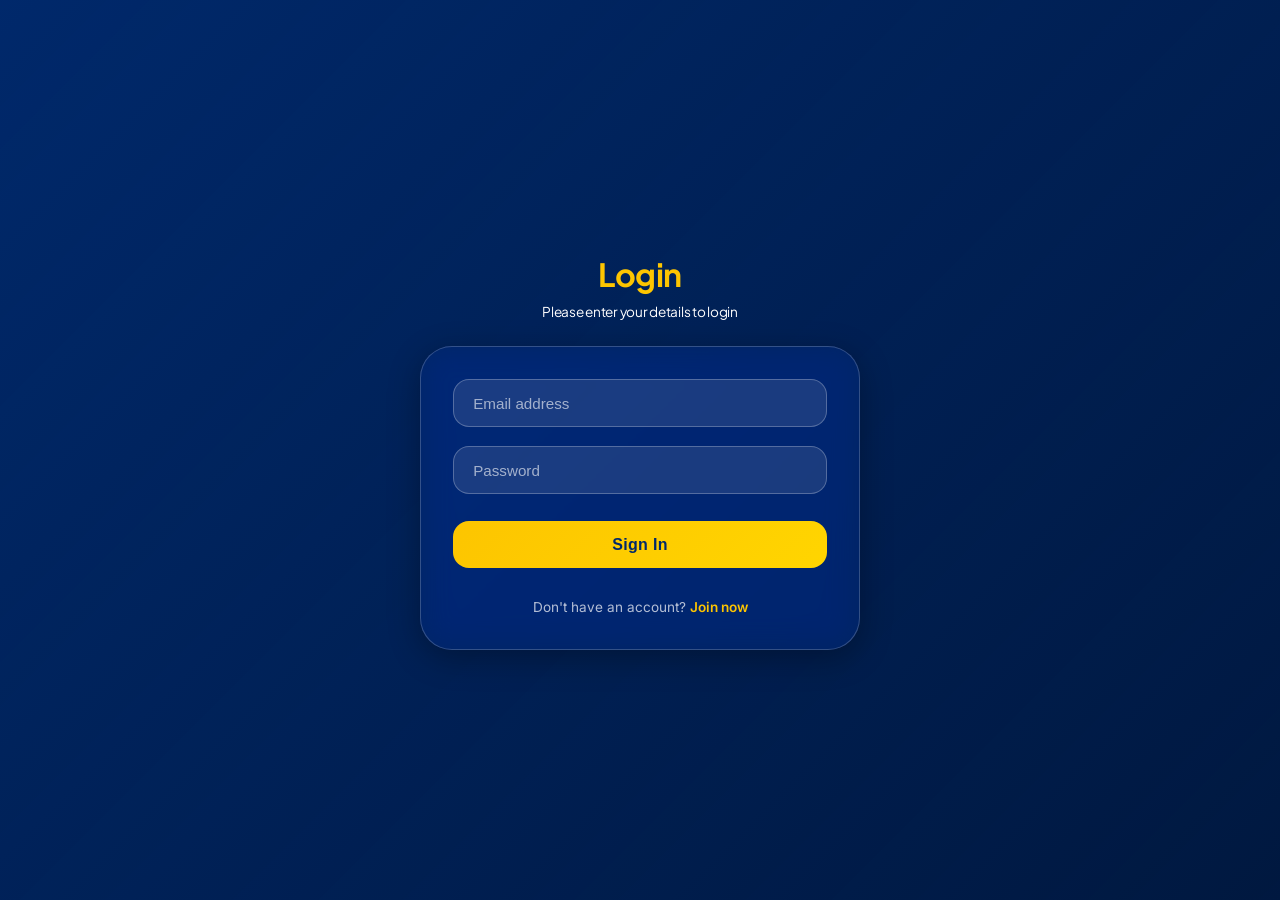
==== client/index.html @ 625e7d4f "Created login page" ====
<!doctype html>
<html lang="en">
  <head>
    <meta charset="UTF-8" />
    <title>Login</title>
    <meta name="viewport" content="width=device-width,initial-scale=1" />
    <meta name="description" content="" />
    <link href="css/style.css" rel="stylesheet">
    <link href="css/login.css" rel="stylesheet">

  </head>

  <body>
    <div class="login-container">
      <div class="login-heading">
        <h1 class="text-center">Login</h1>
        <h2 class="text-center">Please enter your details to login</h2>
      </div>

      <div class="login-card">
        <form class="login-form">
          <input
            type="email"
            id="email"
            placeholder="Email address"
            required
            autocomplete="email"
          />
          <input
            type="password"
            id="password"
            placeholder="Password"
            required
            autocomplete="curr ent-password"
          />
          <button type="submit">Sign In</button>
        </form>

        <div class="login-footer">
          <p>Don't have an account? <a href="register.html">Join now</a></p>
        </div>
      </div>
    </div>
  </body>
</html>
---- client/css/style.css ----
@import 'globals.css';
@import 'cards.css';
@import 'text.css';
@import url('https://fonts.googleapis.com/css2?family=Inter:ital,opsz,wght@0,14..32,100..900;1,14..32,100..900&family=Plus+Jakarta+Sans:ital,wght@0,200..800;1,200..800&display=swap');

body {
    font-family: "Inter", sans-serif;
    font-weight: 400;
    line-height: 1.5;
    min-height: 100vh;
    background-color: var(--blue-dark);
    background-image: url('https://wallpaperaccess.com/full/3390090.jpg');
    background-size: cover;
    background-position: center 30%;
    background-repeat: no-repeat;
    display: flex;
    align-items: center;
    justify-content: center;
    padding: 1rem;
    position: relative;
}

body::before {
    content: '';
    position: fixed;
    top: 0;
    left: 0;
    width: 100%;
    height: 100%;
    background: linear-gradient(135deg, rgba(0, 41, 107, 0.6), rgba(0, 0, 0, 0.4));
    z-index: 0;
}

/* Headings & Hero Titles */
h1,
h2,
h3 {
    font-family: "Plus Jakarta Sans", sans-serif;
    font-weight: 700;
    letter-spacing: -0.02em;
}

img {
  max-width: 100%;
  display: block;
}
---- client/css/login.css ----
* {
  margin: 0;
  padding: 0;
  box-sizing: border-box;
}

.login-container {
  position: relative;
  z-index: 1;
  width: 100%;
  display: flex;
  flex-direction: column;
  align-items: center;
  justify-content: center;
}

.login-heading {
  text-align: center;
  margin-bottom: 1.5rem;
}

.login-heading h1 {
  font-size: 2rem;
  font-weight: 700;
  background: var(--yellow-dark);
  -webkit-background-clip: text;
  background-clip: text;
  color: transparent;
  letter-spacing: -0.5px;
  margin-bottom: 0.25rem;
}

.login-heading h2 {
  font-size: 0.85rem;
  font-weight: normal;
  color: white;
}


.login-card {
  width: 440px;
  background: var(--glass-bg);
  backdrop-filter: blur(16px) saturate(180%);
  -webkit-backdrop-filter: blur(16px) saturate(180%);
  border-radius: 2rem;
  border: 1px solid var(--glass-border);
  box-shadow: var(--shadow-glass);
  padding: 2rem 2rem 2rem 2rem;
  transition: var(--transition-smooth);
}

.login-card:hover {
  transform: translateY(-5px);
  box-shadow: 0 16px 40px rgba(0, 0, 0, 0.4);
}

/* ---------- Form & Inputs ---------- */
.login-form {
  display: flex;
  flex-direction: column;
  gap: 1.2rem;
}

.login-form input {
  width: 100%;
  background: rgba(255, 255, 255, 0.1);
  border: 1px solid rgba(255, 255, 255, 0.25);
  border-radius: 1rem;
  padding: 0.9rem 1.2rem;
  color: var(--white);
  font-size: 0.95rem;
  transition: var(--transition-smooth);
}

.login-form input:focus {
  outline: none;
  border-color: var(--yellow-dark);
  background: rgba(255, 255, 255, 0.15);
  box-shadow: 0 0 0 3px rgba(253, 197, 0, 0.3);
}

.login-form input::placeholder {
  color: rgba(255, 255, 255, 0.6);
  font-weight: 400;
}

/* Button */
.login-form button {
  background: linear-gradient(135deg, var(--yellow-dark), var(--yellow-bright));
  border: none;
  border-radius: 1rem;
  padding: 0.9rem;
  font-size: 1rem;
  font-weight: 700;
  color: var(--blue-dark);
  cursor: pointer;
  transition: var(--transition-smooth);
  margin-top: 0.5rem;
  letter-spacing: 0.3px;
}

.login-form button:hover {
  transform: translateY(-2px);
  box-shadow: 0 8px 20px rgba(253, 197, 0, 0.35);
}

.login-form button:active {
  transform: translateY(0);
}

/* ---------- Footer ---------- */
.login-footer {
  text-align: center;
  margin-top: 1.8rem;
  color: rgba(255, 255, 255, 0.7);
  font-size: 0.85rem;
}

.login-footer a {
  color: var(--yellow-dark);
  text-decoration: none;
  font-weight: 600;
  transition: color 0.2s;
}

.login-footer a:hover {
  color: var(--yellow-bright);
  text-decoration: underline;
}
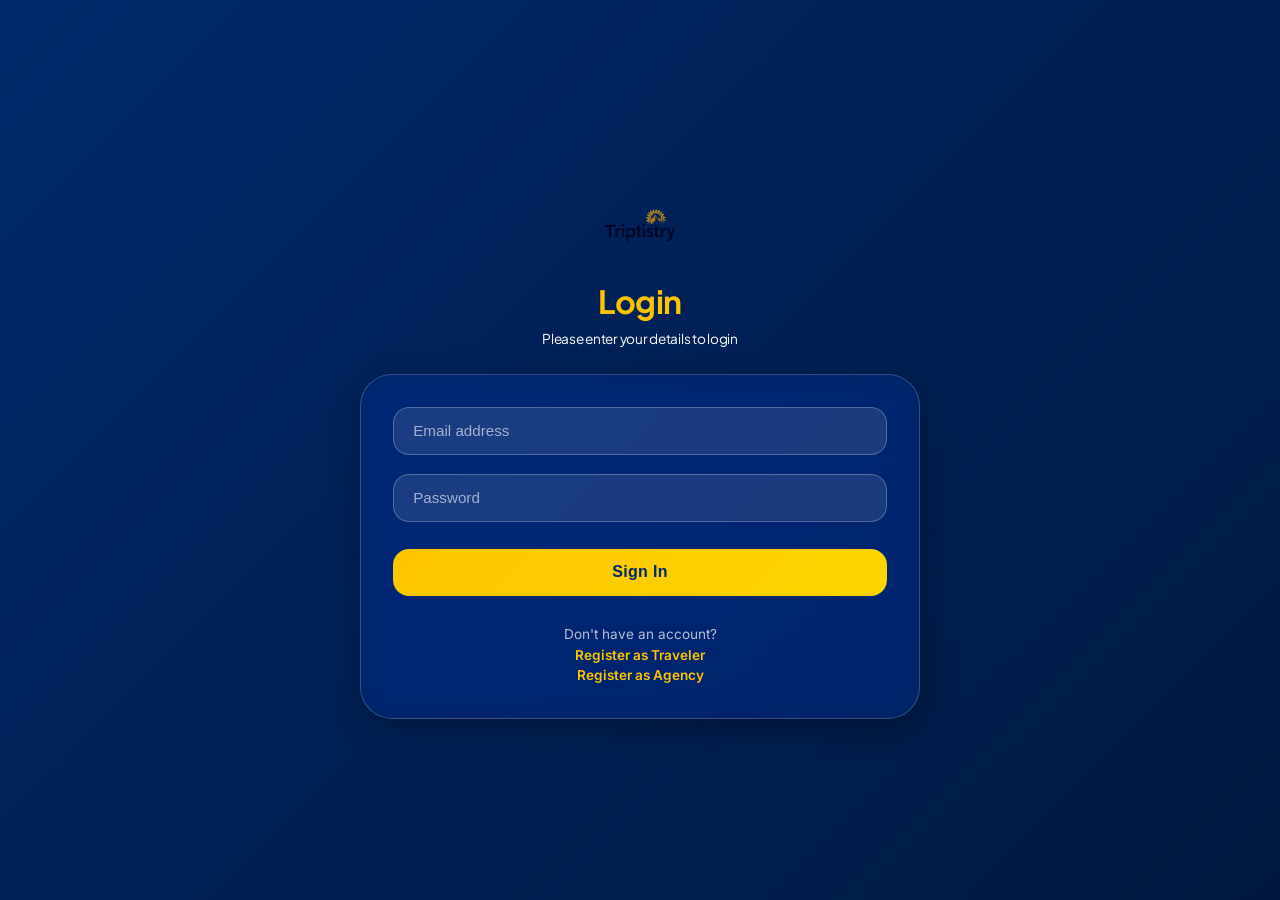
==== commit 6e469faf: "Made register agency page" ====
--- a/client/index.html
+++ b/client/index.html
@@ -5,20 +5,20 @@
     <title>Login</title>
     <meta name="viewport" content="width=device-width,initial-scale=1" />
     <meta name="description" content="" />
-    <link href="css/style.css" rel="stylesheet">
-    <link href="css/login.css" rel="stylesheet">
-
+    <link href="css/style.css" rel="stylesheet" />
+    <link href="css/auth.css" rel="stylesheet" />
   </head>
 
   <body>
-    <div class="login-container">
-      <div class="login-heading">
+    <div class="auth-container">
+      <img src="assets/logo.png" class="logo">
+      <div class="auth-heading">
         <h1 class="text-center">Login</h1>
         <h2 class="text-center">Please enter your details to login</h2>
       </div>
 
-      <div class="login-card">
-        <form class="login-form">
+      <div class="auth-card">
+        <form class="auth-form">
           <input
             type="email"
             id="email"
@@ -31,13 +31,17 @@
             id="password"
             placeholder="Password"
             required
-            autocomplete="curr ent-password"
+            autocomplete="current-password"
           />
           <button type="submit">Sign In</button>
         </form>
 
-        <div class="login-footer">
-          <p>Don't have an account? <a href="register.html">Join now</a></p>
+        <div class="auth-footer">
+          <p>
+            Don't have an account?<br>
+            <a href="registertraveler.html">Register as Traveler</a><br />
+            <a href="agency/registeragency.html">Register as Agency</a>
+          </p>
         </div>
       </div>
     </div>
--- a/client/css/style.css
+++ b/client/css/style.css
@@ -44,3 +44,26 @@
   max-width: 100%;
   display: block;
 }
+
+input {
+  width: 100%;
+  background: rgba(255, 255, 255, 0.1);
+  border: 1px solid rgba(255, 255, 255, 0.25);
+  border-radius: 1rem;
+  padding: 0.9rem 1.2rem;
+  color: var(--white);
+  font-size: 0.95rem;
+  transition: var(--transition-smooth);
+}
+
+input:focus {
+  outline: none;
+  border-color: var(--yellow-dark);
+  background: rgba(255, 255, 255, 0.15);
+  box-shadow: 0 0 0 3px rgba(253, 197, 0, 0.3);
+}
+
+.auth-container .logo {
+  height: 96px;
+  width: auto;
+}
--- a/client/css/auth.css
+++ b/client/css/auth.css
@@ -0,0 +1,134 @@
+* {
+  margin: 0;
+  padding: 0;
+  box-sizing: border-box;
+}
+
+.auth-container {
+  position: relative;
+  z-index: 1;
+  width: 100%;
+  display: flex;
+  flex-direction: column;
+  align-items: center;
+  justify-content: center;
+}
+
+.auth-heading {
+  text-align: center;
+  margin-bottom: 1.5rem;
+}
+
+.auth-heading h1 {
+  font-size: 2rem;
+  font-weight: 700;
+  background: var(--yellow-dark);
+  -webkit-background-clip: text;
+  background-clip: text;
+  color: transparent;
+  letter-spacing: -0.5px;
+  margin-bottom: 0.25rem;
+}
+
+.auth-heading h2 {
+  font-size: 0.85rem;
+  font-weight: normal;
+  color: white;
+}
+
+.input-group h2 {
+   
+  font-weight: normal;
+  color: var(--yellow-dark);
+}
+
+.auth-heading p {
+  color: var(--off-white)
+}
+
+.input-row {
+  display: grid;
+  grid-template-columns: 1fr 1fr;
+  gap: 1.2rem;
+}
+
+.input-group {
+  display: flex;
+  flex-direction: column;
+  gap: 1.2rem;
+}
+
+.auth-card {
+  width: 100%;
+  max-width: 560px;
+  background: var(--glass-bg);
+  backdrop-filter: blur(16px) saturate(180%);
+  -webkit-backdrop-filter: blur(16px) saturate(180%);
+  border-radius: 2rem;
+  border: 1px solid var(--glass-border);
+  box-shadow: var(--shadow-glass);
+  padding: 2rem 2rem 2rem 2rem;
+  transition: var(--transition-smooth);
+}
+
+.auth-card:hover {
+  transform: translateY(-5px);
+  box-shadow: 0 16px 40px rgba(0, 0, 0, 0.4);
+}
+
+/* ---------- Form & Inputs ---------- */
+.auth-form {
+  display: flex;
+  flex-direction: column;
+  gap: 1.2rem;
+}
+
+
+.auth-form input::placeholder {
+  color: rgba(255, 255, 255, 0.6);
+  font-weight: 400;
+}
+
+/* Button */
+.auth-form button {
+  background: linear-gradient(135deg, var(--yellow-dark), var(--yellow-bright));
+  border: none;
+  border-radius: 1rem;
+  padding: 0.9rem;
+  font-size: 1rem;
+  font-weight: 700;
+  color: var(--blue-dark);
+  cursor: pointer;
+  transition: var(--transition-smooth);
+  margin-top: 0.5rem;
+  letter-spacing: 0.3px;
+}
+
+.auth-form button:hover {
+  transform: translateY(-2px);
+  box-shadow: 0 8px 20px rgba(253, 197, 0, 0.35);
+}
+
+.auth-form button:active {
+  transform: translateY(0);
+}
+
+/* ---------- Footer ---------- */
+.auth-footer {
+  text-align: center;
+  margin-top: 1.8rem;
+  color: rgba(255, 255, 255, 0.7);
+  font-size: 0.85rem;
+}
+
+.auth-footer a {
+  color: var(--yellow-dark);
+  text-decoration: none;
+  font-weight: 600;
+  transition: color 0.2s;
+}
+
+.auth-footer a:hover {
+  color: var(--yellow-bright);
+  text-decoration: underline;
+}
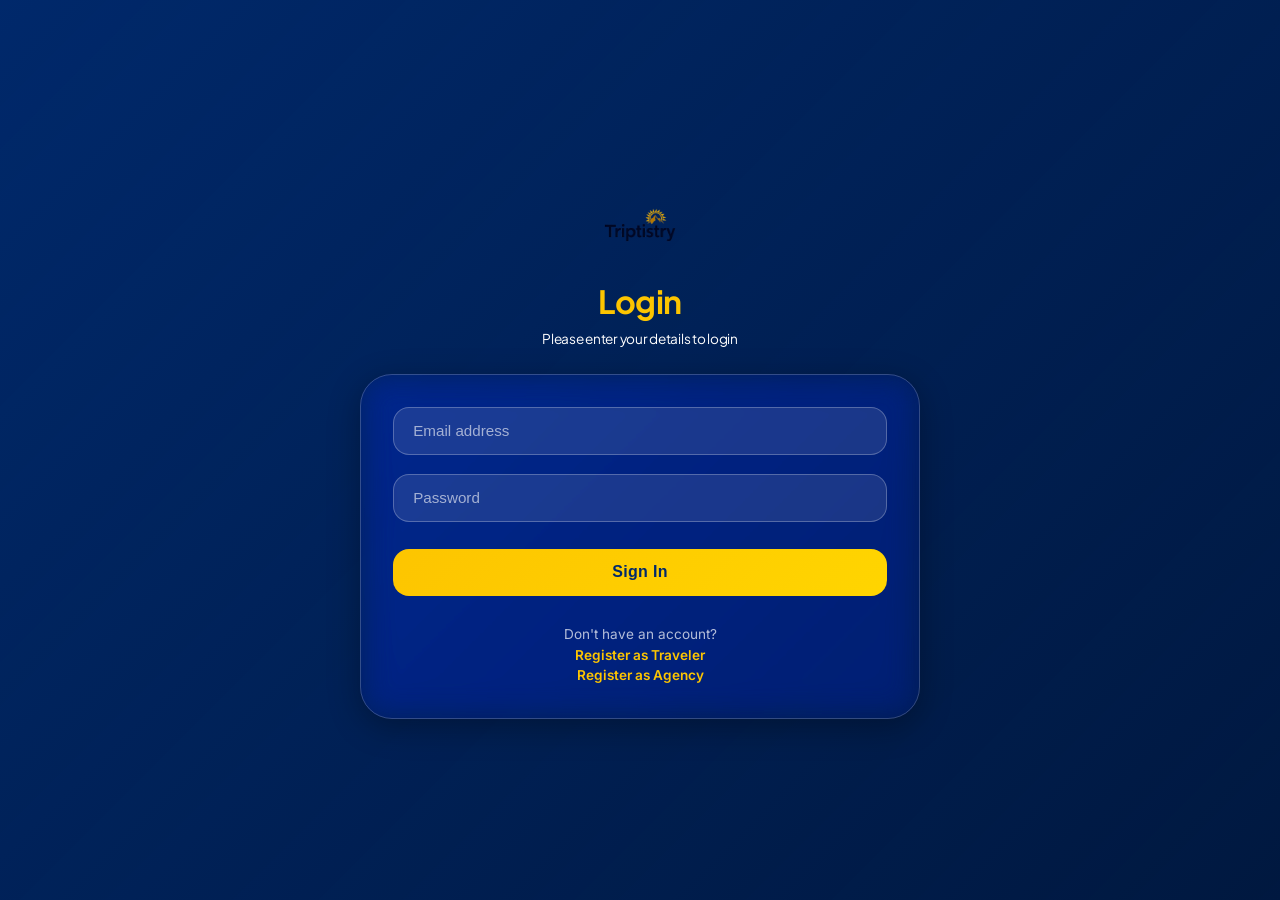
==== commit 79cea4e0: "-Added register traveller" ====
--- a/client/index.html
+++ b/client/index.html
@@ -39,7 +39,7 @@
         <div class="auth-footer">
           <p>
             Don't have an account?<br>
-            <a href="registertraveler.html">Register as Traveler</a><br />
+            <a href="traveller/registertraveller.html">Register as Traveler</a><br />
             <a href="agency/registeragency.html">Register as Agency</a>
           </p>
         </div>
--- a/client/css/auth.css
+++ b/client/css/auth.css
@@ -61,19 +61,12 @@
 .auth-card {
   width: 100%;
   max-width: 560px;
-  background: var(--glass-bg);
   backdrop-filter: blur(16px) saturate(180%);
   -webkit-backdrop-filter: blur(16px) saturate(180%);
   border-radius: 2rem;
   border: 1px solid var(--glass-border);
   box-shadow: var(--shadow-glass);
   padding: 2rem 2rem 2rem 2rem;
-  transition: var(--transition-smooth);
-}
-
-.auth-card:hover {
-  transform: translateY(-5px);
-  box-shadow: 0 16px 40px rgba(0, 0, 0, 0.4);
 }
 
 /* ---------- Form & Inputs ---------- */
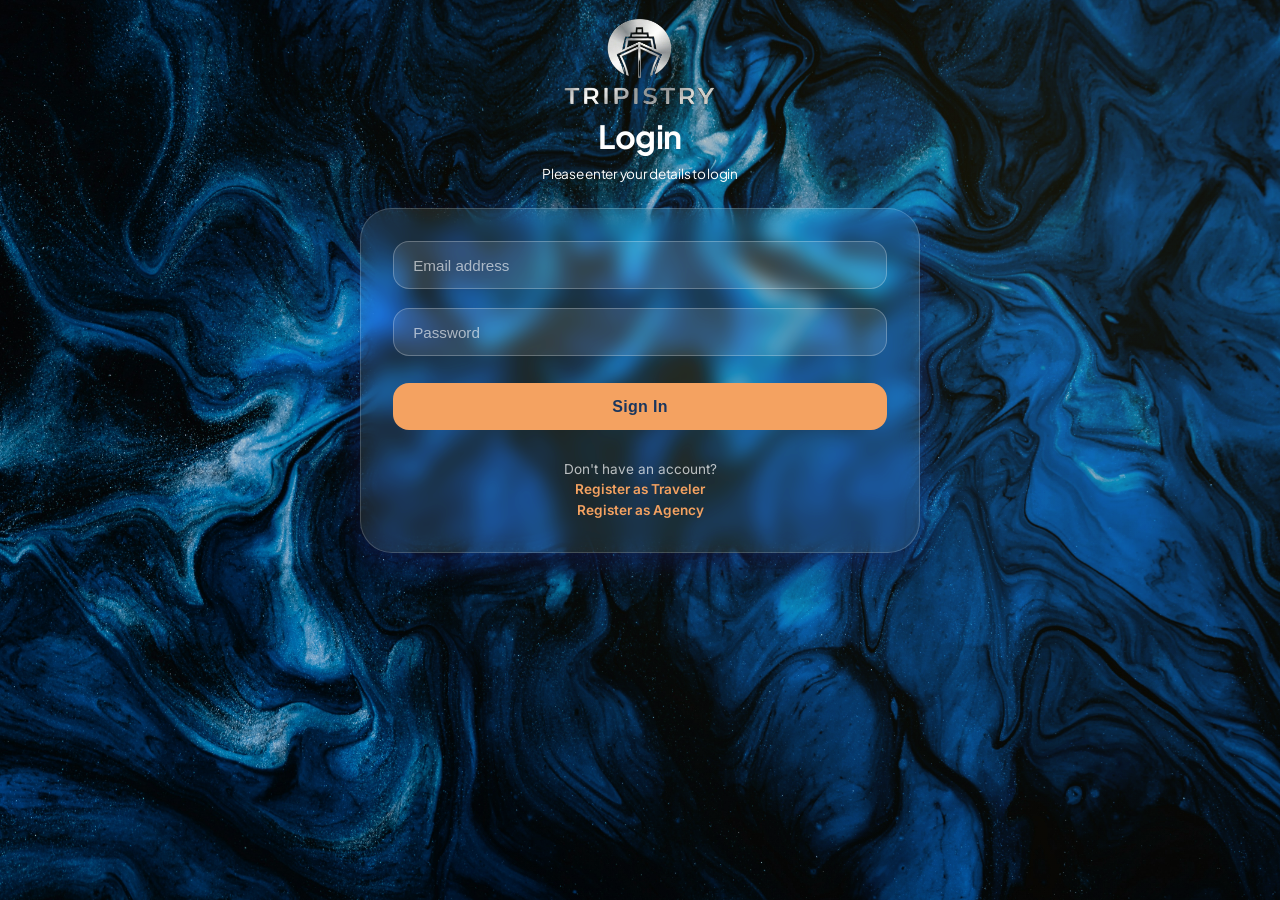
==== commit 83e8c931: "-Created my bookings page" ====
--- a/client/index.html
+++ b/client/index.html
@@ -17,7 +17,7 @@
         <h2 class="text-center">Please enter your details to login</h2>
       </div>
 
-      <div class="auth-card">
+      <div class="auth-card clear-glass">
         <form class="auth-form">
           <input
             type="email"
--- a/client/css/style.css
+++ b/client/css/style.css
@@ -3,41 +3,46 @@
 @import 'text.css';
 @import url('https://fonts.googleapis.com/css2?family=Inter:ital,opsz,wght@0,14..32,100..900;1,14..32,100..900&family=Plus+Jakarta+Sans:ital,wght@0,200..800;1,200..800&display=swap');
 
+* {
+  margin: 0;
+  padding: 0;
+  box-sizing: border-box;
+}
+
 body {
-    font-family: "Inter", sans-serif;
-    font-weight: 400;
-    line-height: 1.5;
-    min-height: 100vh;
-    background-color: var(--blue-dark);
-    background-image: url('https://wallpaperaccess.com/full/3390090.jpg');
-    background-size: cover;
-    background-position: center 30%;
-    background-repeat: no-repeat;
-    display: flex;
-    align-items: center;
-    justify-content: center;
-    padding: 1rem;
-    position: relative;
+  font-family: "Inter", sans-serif;
+  font-weight: 400;
+  line-height: 1.5;
+  min-height: 100vh;
+  background-image: url('../assets/backdrop.jpg');
+  background-size: cover;
+  background-position: center 30%;
+  background-repeat: no-repeat;
+  padding: 1rem;
+  position: relative;
 }
 
 body::before {
-    content: '';
-    position: fixed;
-    top: 0;
-    left: 0;
-    width: 100%;
-    height: 100%;
-    background: linear-gradient(135deg, rgba(0, 41, 107, 0.6), rgba(0, 0, 0, 0.4));
-    z-index: 0;
+  content: '';
+  position: fixed;
+  top: 0;
+  left: 0;
+  width: 100%;
+  height: 100%;
+  background: radial-gradient(circle at 80% 20%, rgba(255, 191, 0, 0.08), transparent 70%);
+  pointer-events: none;
+  z-index: 0;
 }
+
+
 
 /* Headings & Hero Titles */
 h1,
 h2,
 h3 {
-    font-family: "Plus Jakarta Sans", sans-serif;
-    font-weight: 700;
-    letter-spacing: -0.02em;
+  font-family: "Plus Jakarta Sans", sans-serif;
+  font-weight: 700;
+  letter-spacing: -0.02em;
 }
 
 img {
@@ -67,3 +72,21 @@
   height: 96px;
   width: auto;
 }
+
+.frosted-glass {
+  background: rgba(255, 255, 255, 0.15);
+  border-radius: 15px;
+  border: 2px solid rgba(255, 255, 255, 0.25);
+  box-shadow: 0 8px 40px 0 rgba(31, 38, 135, 0.45);
+  backdrop-filter: blur(25px) saturate(180%);
+  -webkit-backdrop-filter: blur(25px) saturate(180%);
+}
+
+.clear-glass {
+  background: rgba(255, 255, 255, 0.1);
+  border-radius: 20px;
+  border: 1px solid rgba(255, 255, 255, 0.18);
+  box-shadow: 0 8px 32px 0 rgba(31, 38, 135, 0.37);
+  backdrop-filter: blur(10px) saturate(180%);
+  -webkit-backdrop-filter: blur(10px) saturate(180%);
+}
--- a/client/css/auth.css
+++ b/client/css/auth.css
@@ -1,9 +1,3 @@
-* {
-  margin: 0;
-  padding: 0;
-  box-sizing: border-box;
-}
-
 .auth-container {
   position: relative;
   z-index: 1;
@@ -22,7 +16,7 @@
 .auth-heading h1 {
   font-size: 2rem;
   font-weight: 700;
-  background: var(--yellow-dark);
+  background: white;
   -webkit-background-clip: text;
   background-clip: text;
   color: transparent;
@@ -37,13 +31,13 @@
 }
 
 .input-group h2 {
-   
+
   font-weight: normal;
-  color: var(--yellow-dark);
+  color: var(--amber);
 }
 
 .auth-heading p {
-  color: var(--off-white)
+  color: white;
 }
 
 .input-row {
@@ -61,13 +55,11 @@
 .auth-card {
   width: 100%;
   max-width: 560px;
-  backdrop-filter: blur(16px) saturate(180%);
-  -webkit-backdrop-filter: blur(16px) saturate(180%);
   border-radius: 2rem;
-  border: 1px solid var(--glass-border);
-  box-shadow: var(--shadow-glass);
   padding: 2rem 2rem 2rem 2rem;
 }
+
+
 
 /* ---------- Form & Inputs ---------- */
 .auth-form {
@@ -84,22 +76,23 @@
 
 /* Button */
 .auth-form button {
-  background: linear-gradient(135deg, var(--yellow-dark), var(--yellow-bright));
+  background: var(--amber);
   border: none;
   border-radius: 1rem;
   padding: 0.9rem;
   font-size: 1rem;
   font-weight: 700;
-  color: var(--blue-dark);
+  color: var(--navy-dark);
   cursor: pointer;
-  transition: var(--transition-smooth);
   margin-top: 0.5rem;
   letter-spacing: 0.3px;
+  transition: 0.2 ease;
 }
 
 .auth-form button:hover {
+  background-color: #ffb984;
   transform: translateY(-2px);
-  box-shadow: 0 8px 20px rgba(253, 197, 0, 0.35);
+  box-shadow: 0 8px 20px rgba(240, 169, 113, 0.4);
 }
 
 .auth-form button:active {
@@ -115,13 +108,22 @@
 }
 
 .auth-footer a {
-  color: var(--yellow-dark);
+  color: var(--amber);
   text-decoration: none;
   font-weight: 600;
   transition: color 0.2s;
 }
 
 .auth-footer a:hover {
-  color: var(--yellow-bright);
+  color: var(--amber);
   text-decoration: underline;
+}
+
+input[type="date"] {
+  color: rgba(255, 255, 255, 0.8); /* Makes the typed text white */
+}
+
+/* Styles the native browser placeholder for dates if needed */
+input::-webkit-datetime-edit { 
+  color: rgba(255, 255, 255, 0.6); 
 }
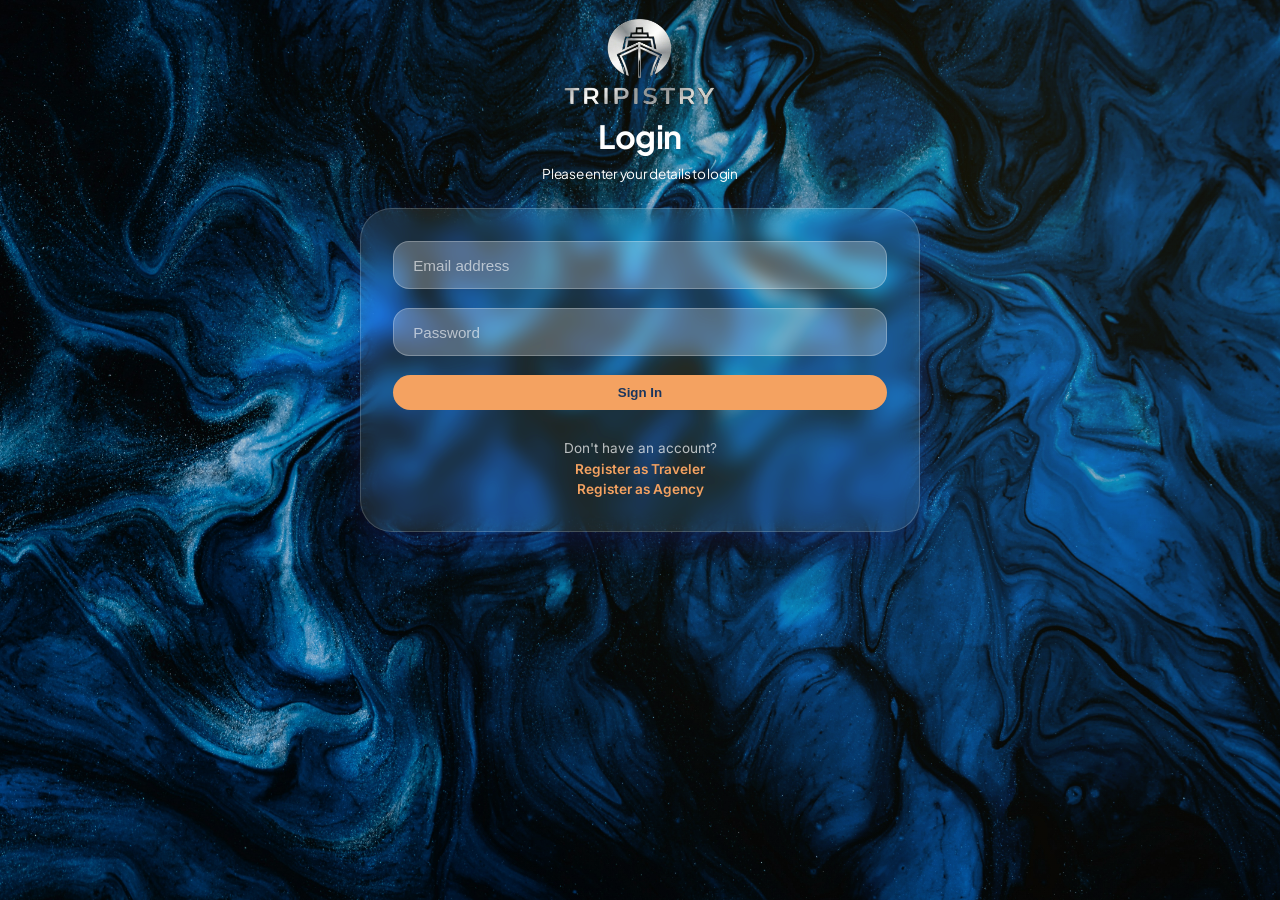
==== commit a7e56b5c: "-Implented login" ====
--- a/client/index.html
+++ b/client/index.html
@@ -11,7 +11,7 @@
 
   <body>
     <div class="auth-container">
-      <img src="assets/logo.png" class="logo">
+      <img src="assets/logo.png" class="logo" alt="logo" />
       <div class="auth-heading">
         <h1 class="text-center">Login</h1>
         <h2 class="text-center">Please enter your details to login</h2>
@@ -33,17 +33,20 @@
             required
             autocomplete="current-password"
           />
-          <button type="submit">Sign In</button>
+          <button type="submit" id="submit">Sign In</button>
         </form>
 
-        <div class="auth-footer">
+        <div class="auth-footer" id="auth-footer">
+          <div class="error-container" id="error-container"></div>
           <p>
-            Don't have an account?<br>
-            <a href="traveller/registertraveller.html">Register as Traveler</a><br />
+            Don't have an account?<br />
+            <a href="traveller/registertraveller.html">Register as Traveler</a
+            ><br />
             <a href="agency/registeragency.html">Register as Agency</a>
           </p>
         </div>
       </div>
     </div>
+    <script src="js/login.js"></script>
   </body>
 </html>
--- a/client/css/style.css
+++ b/client/css/style.css
@@ -1,5 +1,4 @@
 @import 'globals.css';
-@import 'cards.css';
 @import 'text.css';
 @import url('https://fonts.googleapis.com/css2?family=Inter:ital,opsz,wght@0,14..32,100..900;1,14..32,100..900&family=Plus+Jakarta+Sans:ital,wght@0,200..800;1,200..800&display=swap');
 
@@ -20,6 +19,15 @@
   background-repeat: no-repeat;
   padding: 1rem;
   position: relative;
+}
+
+main {
+    max-width: 1400px;
+    margin: 0 auto;
+    padding: 2.5rem 0 0;
+    display: flex;
+    flex-direction: column;
+    gap: 2.5rem;
 }
 
 body::before {
@@ -52,13 +60,31 @@
 
 input {
   width: 100%;
-  background: rgba(255, 255, 255, 0.1);
+  background: rgba(255, 255, 255, 0.25);
   border: 1px solid rgba(255, 255, 255, 0.25);
   border-radius: 1rem;
   padding: 0.9rem 1.2rem;
-  color: var(--white);
+  color: whitesmoke;
   font-size: 0.95rem;
-  transition: var(--transition-smooth);
+}
+
+select {
+  width: 100%;
+  background: rgba(255, 255, 255, 0.25);
+  border: 1px solid rgba(255, 255, 255, 0.25);
+  border-radius: 1rem;
+  padding: 0.9rem 1.2rem;
+  color: whitesmoke;
+  font-size: 0.95rem;
+  cursor: pointer;
+  outline: none;
+  appearance: none;
+}
+
+select option {
+  background-color: var(--navy-dark);
+  color: whitesmoke;
+  padding: 10px;
 }
 
 input:focus {
@@ -66,6 +92,11 @@
   border-color: var(--yellow-dark);
   background: rgba(255, 255, 255, 0.15);
   box-shadow: 0 0 0 3px rgba(253, 197, 0, 0.3);
+}
+
+input::placeholder {
+  color: lightgray;
+  opacity: 1;
 }
 
 .auth-container .logo {
@@ -78,8 +109,9 @@
   border-radius: 15px;
   border: 2px solid rgba(255, 255, 255, 0.25);
   box-shadow: 0 8px 40px 0 rgba(31, 38, 135, 0.45);
+  -webkit-backdrop-filter: blur(25px) saturate(180%);
   backdrop-filter: blur(25px) saturate(180%);
-  -webkit-backdrop-filter: blur(25px) saturate(180%);
+
 }
 
 .clear-glass {
@@ -87,6 +119,68 @@
   border-radius: 20px;
   border: 1px solid rgba(255, 255, 255, 0.18);
   box-shadow: 0 8px 32px 0 rgba(31, 38, 135, 0.37);
+  -webkit-backdrop-filter: blur(10px) saturate(180%);
   backdrop-filter: blur(10px) saturate(180%);
-  -webkit-backdrop-filter: blur(10px) saturate(180%);
+}
+
+.breadcrumb {
+  display: flex;
+  align-items: center;
+  gap: 0.6rem;
+  font-size: 0.85rem;
+  padding: 0.5rem 0;
+}
+
+.concept-link {
+  color: #ffffff;
+  opacity: 0.6;
+  text-decoration: none;
+  transition: all 0.2s ease-in-out;
+}
+
+.concept-link:hover {
+  opacity: 1;
+  color: #e08244;
+}
+
+.breadcrumb-separator {
+  color: #ffffff;
+  opacity: 0.3;
+  font-size: 0.8rem;
+}
+
+.concept-current {
+  color: #e08244;
+  font-weight: 600;
+}
+
+.error-container {
+  padding: 12px 20px;
+  margin-bottom: 20px;
+  border-radius: 8px;
+  border: 1px solid rgba(255, 0, 0, 0.3);
+  background: rgba(255, 0, 0, 0.1);
+  -webkit-backdrop-filter: blur(10px);
+  backdrop-filter: blur(10px);
+  color: #ff4d4d;
+  font-size: 0.9rem;
+  display: none;
+  text-align: center;
+  animation: slideIn 0.3s ease-out;
+}
+
+.error-visible {
+  display: block !important;
+}
+
+@keyframes slideIn {
+  from {
+    transform: translateY(-10px);
+    opacity: 0;
+  }
+
+  to {
+    transform: translateY(0);
+    opacity: 1;
+  }
 }
--- a/client/css/auth.css
+++ b/client/css/auth.css
@@ -60,11 +60,10 @@
 }
 
 
-
-/* ---------- Form & Inputs ---------- */
 .auth-form {
   display: flex;
   flex-direction: column;
+  align-items: center;
   gap: 1.2rem;
 }
 
@@ -76,30 +75,36 @@
 
 /* Button */
 .auth-form button {
-  background: var(--amber);
+  width: 100%;
+  background-color: var(--amber);
+  border-radius: 2rem;
   border: none;
-  border-radius: 1rem;
-  padding: 0.9rem;
-  font-size: 1rem;
-  font-weight: 700;
+  padding: 0.6rem;
+  font-weight: 600;
   color: var(--navy-dark);
+  transition: all 0.2s;
   cursor: pointer;
   margin-top: 0.5rem;
-  letter-spacing: 0.3px;
-  transition: 0.2 ease;
+  transition: 0.2s ease;
+  display: flex;
+  gap: 0.5rem;
+  justify-content: center;
+  align-items: center;
+  margin: auto;
+
 }
 
 .auth-form button:hover {
-  background-color: #ffb984;
-  transform: translateY(-2px);
-  box-shadow: 0 8px 20px rgba(240, 169, 113, 0.4);
+ transform: translateY(-2px);
+    filter: brightness(1.1);
+    box-shadow: 0 8px 24px rgba(224, 130, 68, 0.4);
 }
 
 .auth-form button:active {
   transform: translateY(0);
 }
 
-/* ---------- Footer ---------- */
+
 .auth-footer {
   text-align: center;
   margin-top: 1.8rem;
@@ -120,10 +125,9 @@
 }
 
 input[type="date"] {
-  color: rgba(255, 255, 255, 0.8); /* Makes the typed text white */
+  color: rgba(255, 255, 255, 0.8);
 }
 
-/* Styles the native browser placeholder for dates if needed */
 input::-webkit-datetime-edit { 
   color: rgba(255, 255, 255, 0.6); 
 }
